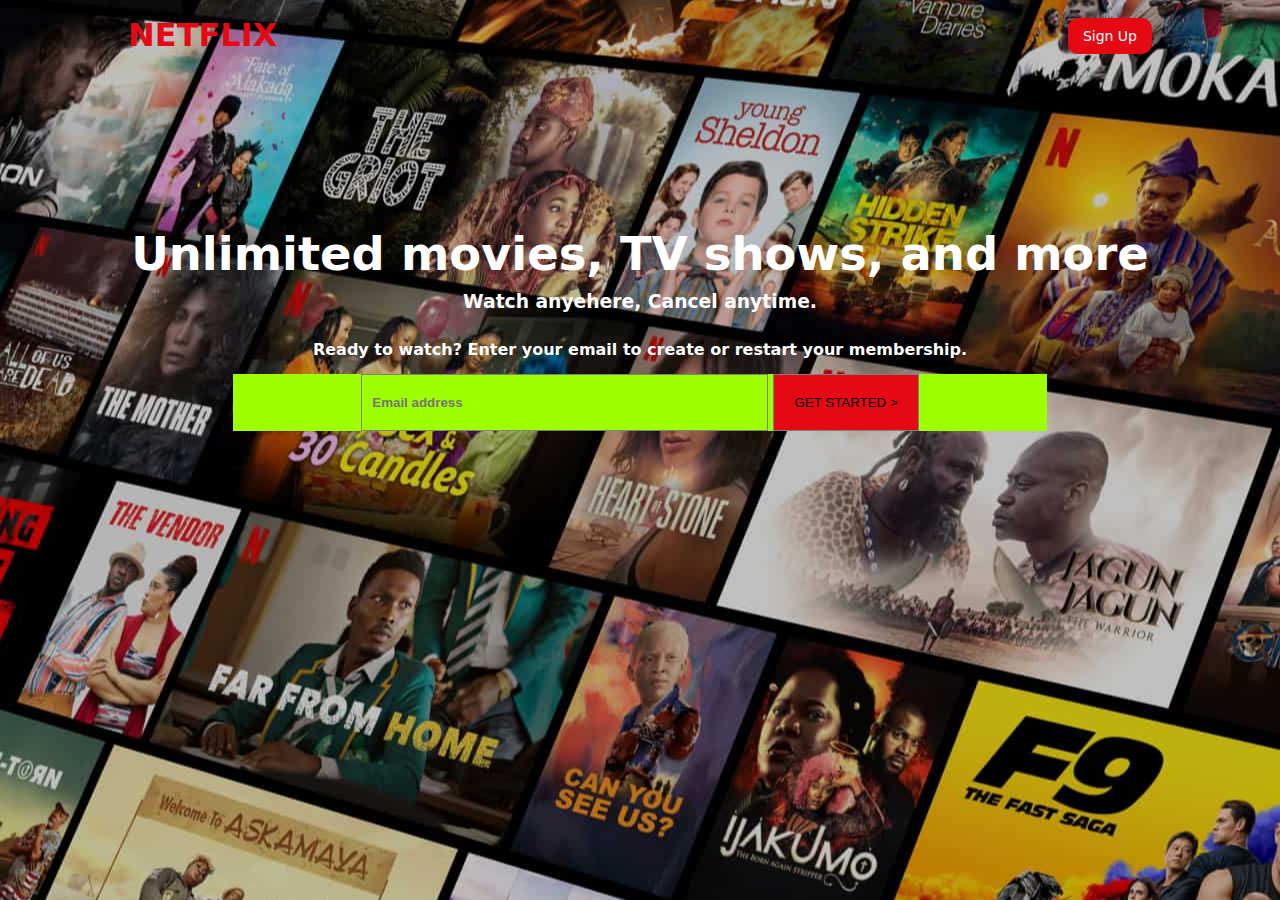
==== NETFLIX/index.html @ 659baf45 "netflix commit" ====
<!DOCTYPE html>
<html lang="en">
<head>
    <meta charset="UTF-8">
    <meta name="viewport" content="width=device-width, initial-scale=1.0">
    <title>NETFLIX</title>
    <link rel="stylesheet" href="style.css">
</head>
<body>
    
    <div class="home">
        <div class="header">
            <div class="logo">
                <h3>
                    NETFLIX
                </h3>
            </div>
            <!-- **********************SIGN-UP******************** -->
            <div class="signup"> 
                
                    <a href="#" class="btn-3d">
                        Sign Up
                    </a>
                    
            </div>
        </div>

        <!-- MAIN CONTENT -->


        <div class="main-cont">
            <div class="text1">
                <h1>Unlimited movies, TV shows, and more </h1>
                <h3>
                    Watch anyehere, Cancel anytime.
                </h3>
                <h4>
                    Ready to watch? Enter your email to create or restart your membership.
                </h4>
            </div>


            <div class="form">
                <form>
                    <input type="text" placeholder="Email address">
                    <button class="btn" type="button">
                        <p>GET STARTED ></p>
                    </button>
                </form>
            </div>


        </div>

    </div>









    <script src="net.js">

    </script>
</body>
</html>
---- NETFLIX/style.css ----
@import url('https://fonts.googleapis.com/css2?family=Nunito:ital,wght@0,300;0,400;0,600;0,700;0,800;1,200;1,400;1,600&family=Roboto+Mono:ital,wght@0,400;0,700;1,500;1,700&display=swap');
@import url('https://fonts.googleapis.com/css2?family=Roboto+Mono:ital,wght@0,400;0,700;1,500;1,700&display=swap');

*{
    margin: 0;
    padding: 0;
    box-sizing: border-box;
    border: none;
    outline: none;
    text-decoration: none; 
    transition: .2s linear;  
    /* color:var(--color);  */
  }
  html{ 
    scroll-padding-top: 9rem;
    scroll-behavior: smooth;
  }
  html::-webkit-scrollbar{
    width: .4rem;
  }
  html::-webkit-scrollbar-track{
    background: transparent;
  }
  html::-webkit-scrollbar-thumb{ 
    background-color: black;
    border-radius: 5rem;
  } 
  body{   
    background: whitesmoke;  
    /* font-family: 'font'; */
    transition: .2s linear;   
    font-family: system-ui, -apple-system, BlinkMacSystemFont, 'Segoe UI', Roboto, Oxygen, Ubuntu, Cantarell, 'Open Sans', 'Helvetica Neue', sans-serif;
    /* font-family: system-ui, -apple-system, BlinkMacSystemFont, 'Segoe UI', Roboto, Oxygen, Ubuntu, Cantarell, 'Open Sans', 'Helvetica Neue', sans-serif; */
    /* font-family: 'Roboto Mono', monospace; */
    /* font-family: 'Nunito', sans-serif;  */
  }

.home{
    background: url(image/netflix.jpg) ;
    background-position:center ;
    background-repeat: no-repeat;
    /* background-size:contain ; */
    width: 100%;
    min-height: 100vh;
    /* background-color: re; */
}



.header{
    display: flex;
    justify-content: space-between;
    padding: 1rem 10%;
    /* background-color: transparent; */
    /* background-color: red; */
    align-items: center;
}
.logo{

}
.logo h3{
  /* font-size: 16px; */
    font-size: 2rem;
    color: rgb(229,9,20);
}
button{

}
.btn-3d{
    position: relative;
    padding: 10px 15px;
    color: #fff;
    /* background-color: #0077cc; */
    border: none;
    cursor: pointer;
    border-radius: 10px;
    background-color:  #e50914;
    font-size: 14px;
    font-weight: 500;

} 
.btn-3d:hover{ 
  transform: scale(1.2);
}



/* MAIN-CONTENT */

.main-cont{
  /* background-color: yellow; */
  margin: 10rem auto;
  width: fit-content;
  text-align: center;
  color: white;
  line-height: 3rem
}
/* .text1{

} */
.text1 h1{
  font-size: 2.9rem;
  font-weight: bold;
}
/* .text1 h4{
  font-weight: 550;
  font-size: 1.2rem;
} */
form{
  width: 80%;
  background-color: rgb(157, 255, 0);
  margin: 0 auto;
}
form input{
  width: 50%;
  padding: 20px 10px;
  /* width: 100%; */
  background-color: transparent;
  border: 1px solid gray;
}
form ::placeholder{ 
  font-weight: bold;
  /* color: rebeccapurple; */
  /* font-size: 3rem; */
}
.btn{
  /* width: 20%; */
  padding: 20px 20px;
  /* font-size: 1.1rem; */
  /* font-weight: bold; */
  background-color: #e50914;
  border: 1px solid gray;
}
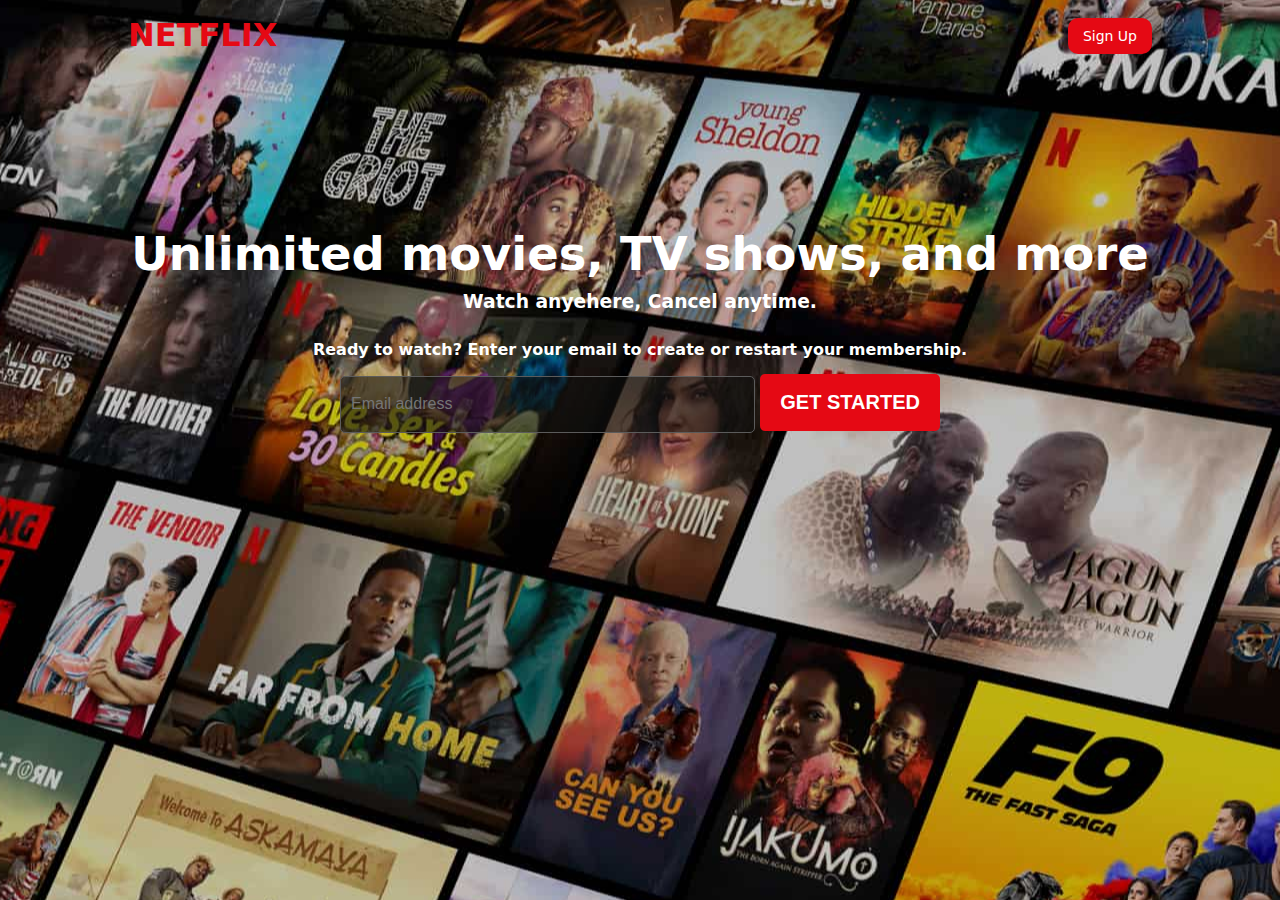
==== commit d87cc8c2: "task commit" ====
--- a/NETFLIX/index.html
+++ b/NETFLIX/index.html
@@ -39,14 +39,13 @@
                 <h4>
                     Ready to watch? Enter your email to create or restart your membership.
                 </h4>
-            </div>
-
+            </div> 
 
             <div class="form">
                 <form>
                     <input type="text" placeholder="Email address">
                     <button class="btn" type="button">
-                        <p>GET STARTED ></p>
+                        <p>GET STARTED </p>
                     </button>
                 </form>
             </div>
--- a/NETFLIX/style.css
+++ b/NETFLIX/style.css
@@ -9,8 +9,7 @@
     border: none;
     outline: none;
     text-decoration: none; 
-    transition: .2s linear;  
-    /* color:var(--color);  */
+    transition: .2s linear;   
   }
   html{ 
     scroll-padding-top: 9rem;
@@ -27,23 +26,17 @@
     border-radius: 5rem;
   } 
   body{   
-    background: whitesmoke;  
-    /* font-family: 'font'; */
+    background: whitesmoke;   
     transition: .2s linear;   
     font-family: system-ui, -apple-system, BlinkMacSystemFont, 'Segoe UI', Roboto, Oxygen, Ubuntu, Cantarell, 'Open Sans', 'Helvetica Neue', sans-serif;
-    /* font-family: system-ui, -apple-system, BlinkMacSystemFont, 'Segoe UI', Roboto, Oxygen, Ubuntu, Cantarell, 'Open Sans', 'Helvetica Neue', sans-serif; */
-    /* font-family: 'Roboto Mono', monospace; */
-    /* font-family: 'Nunito', sans-serif;  */
   }
 
 .home{
-    background: url(image/netflix.jpg) ;
+    background:url(image/netflix.jpg);
     background-position:center ;
-    background-repeat: no-repeat;
-    /* background-size:contain ; */
+    background-repeat: no-repeat; 
     width: 100%;
-    min-height: 100vh;
-    /* background-color: re; */
+    min-height: 100vh; 
 }
 
 
@@ -51,16 +44,13 @@
 .header{
     display: flex;
     justify-content: space-between;
-    padding: 1rem 10%;
-    /* background-color: transparent; */
-    /* background-color: red; */
+    padding: 1rem 10%; 
     align-items: center;
 }
 .logo{
 
 }
-.logo h3{
-  /* font-size: 16px; */
+.logo h3{ 
     font-size: 2rem;
     color: rgb(229,9,20);
 }
@@ -70,8 +60,7 @@
 .btn-3d{
     position: relative;
     padding: 10px 15px;
-    color: #fff;
-    /* background-color: #0077cc; */
+    color: #fff; 
     border: none;
     cursor: pointer;
     border-radius: 10px;
@@ -83,54 +72,77 @@
 .btn-3d:hover{ 
   transform: scale(1.2);
 }
-
-
-
+ 
 /* MAIN-CONTENT */
 
-.main-cont{
-  /* background-color: yellow; */
+.main-cont{ 
   margin: 10rem auto;
   width: fit-content;
   text-align: center;
   color: white;
   line-height: 3rem
-}
-/* .text1{
-
-} */
+} 
 .text1 h1{
   font-size: 2.9rem;
   font-weight: bold;
-}
-/* .text1 h4{
-  font-weight: 550;
-  font-size: 1.2rem;
-} */
+} 
 form{
-  width: 80%;
-  background-color: rgb(157, 255, 0);
+  width: 80%; 
   margin: 0 auto;
+  padding: 0 6%;
+  align-items: center;
 }
 form input{
-  width: 50%;
-  padding: 20px 10px;
-  /* width: 100%; */
-  background-color: transparent;
-  border: 1px solid gray;
+  width: 60%;
+  padding: 20px 10px;  
+  background-color: rgba(17, 17, 16, 0.589); 
+  border: 1px solid rgb(91,91,91);
+  border-radius: 5px;
 }
 form ::placeholder{ 
-  font-weight: bold;
-  /* color: rebeccapurple; */
-  /* font-size: 3rem; */
+  font-weight: 500; 
+  font-size: 16px
 }
-.btn{
-  /* width: 20%; */
-  padding: 20px 20px;
-  /* font-size: 1.1rem; */
-  /* font-weight: bold; */
+.btn{ 
+  padding: 17px 20px; 
   background-color: #e50914;
-  border: 1px solid gray;
+  border-radius: 5px; 
+}
+.btn p{
+  color: white;
+  font-size: 20px;
+  font-weight: 700;
+}
+
+
+
+
+/* MEDIA QUERY  */
+
+@media screen and (max-width:700px) {
+  .header{
+    /* background-color: rgba(236, 23, 23, 0.548); */
+    padding: 1rem 5%;
+  }
+  .main-cont{
+    margin: 7rem auto;
+    line-height: 2.5rem
+  }
+  .text1 h1{
+
+    font-size: 2.4rem;
+  }
+  form{
+    width: 100%;
+    padding: 0 3%;
+  }
+  form input{
+    width: 80%;
+    margin: 1rem auto;
+  }
+  .btn{
+    padding: 17px 17px;
+  }
 }
 
 
@@ -138,7 +150,3 @@
 
 
 
-
-
-
-
